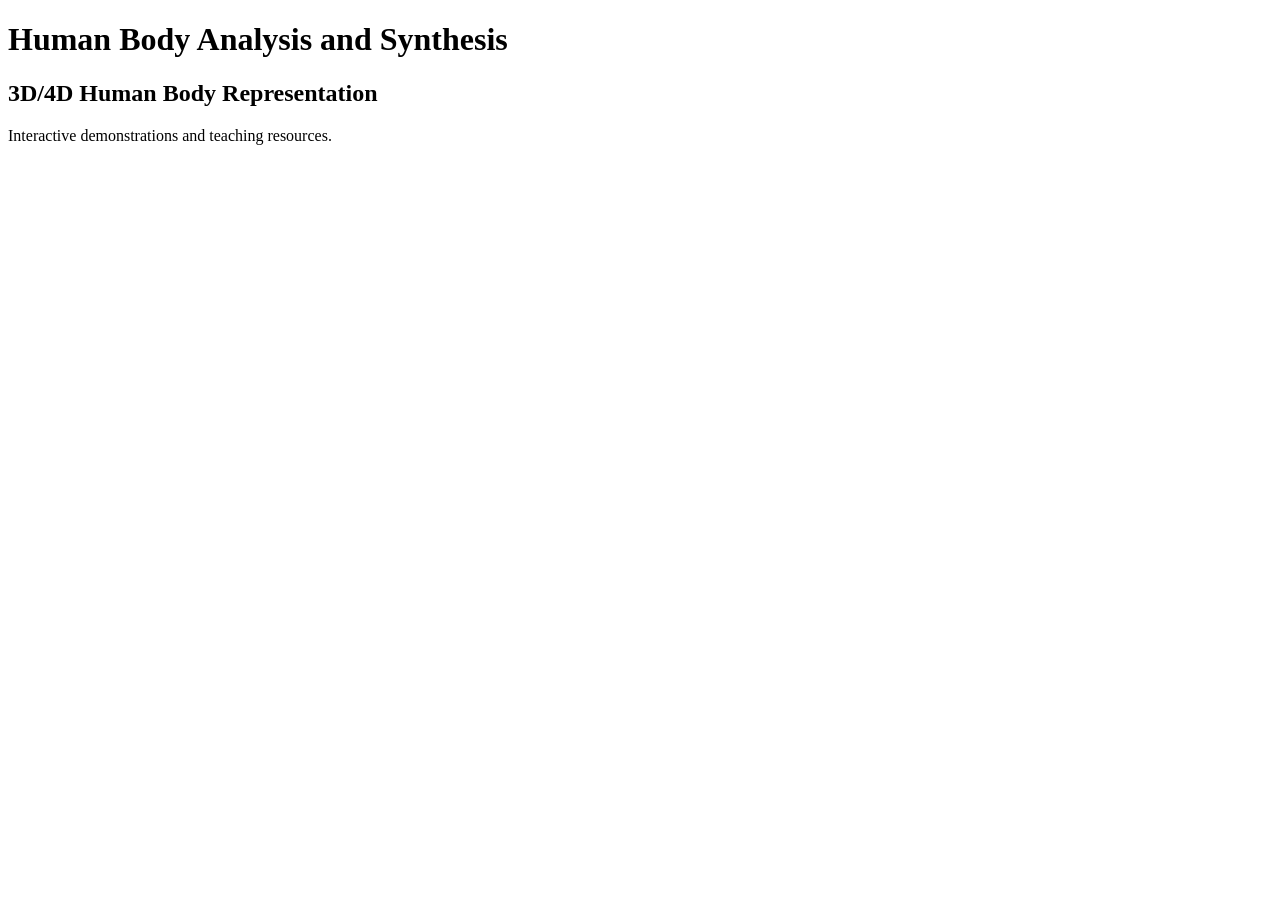
==== docs/index.html @ 7d16aa40 "Add initial HTML structure for index page" ====
<!DOCTYPE html>
<html lang="fr">
<head>
    <meta charset="UTF-8">
    <title>Human Body Analysis and Synthesis</title>
</head>
<body>
    <h1>Human Body Analysis and Synthesis</h1>
    <h2>3D/4D Human Body Representation</h2>
    <p>Interactive demonstrations and teaching resources.</p>
</body>
</html>
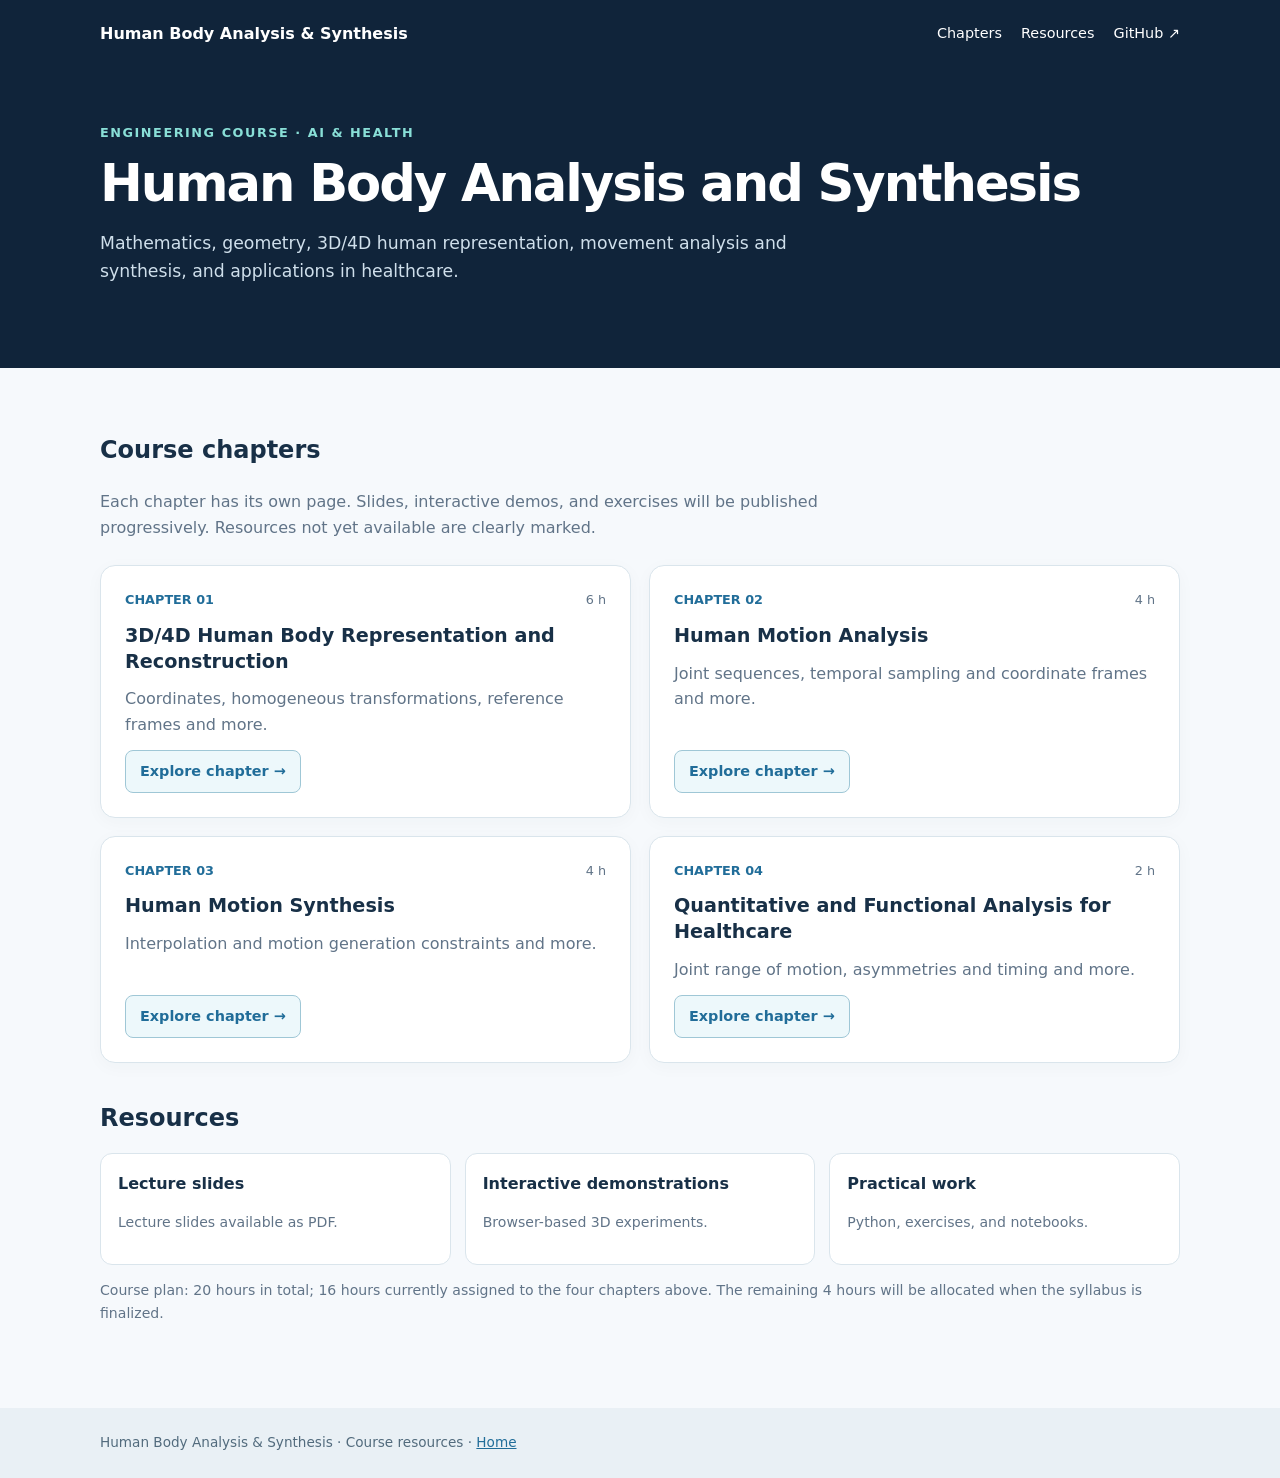
==== commit 7be1003f: "Initialize course website structure" ====
--- a/docs/index.html
+++ b/docs/index.html
@@ -1,13 +1,4 @@
-
-<!DOCTYPE html>
-<html lang="fr">
-<head>
-    <meta charset="UTF-8">
-    <title>Human Body Analysis and Synthesis</title>
-</head>
-<body>
-    <h1>Human Body Analysis and Synthesis</h1>
-    <h2>3D/4D Human Body Representation</h2>
-    <p>Interactive demonstrations and teaching resources.</p>
-</body>
-</html>
+<!doctype html>
+<html lang="en"><head><meta charset="utf-8"><meta name="viewport" content="width=device-width, initial-scale=1"><meta name="description" content="Teaching resources for Human Body Analysis and Synthesis"><title>Human Body Analysis and Synthesis | Human Body Analysis &amp; Synthesis</title><link rel="stylesheet" href="assets/style.css"></head><body>
+<header><div class="wrap"><div class="bar"><a class="brand" href="index.html">Human Body Analysis &amp; Synthesis</a><nav aria-label="Primary navigation"><a href="index.html#chapters">Chapters</a><a href="index.html#resources">Resources</a><a href="https://github.com/mohammeddaoudi/Human-Body-Analysis-Synthesis">GitHub ↗</a></nav></div><section class="hero"><div class="eyebrow">Engineering course · AI &amp; Health</div><h1>Human Body Analysis and Synthesis</h1><p>Mathematics, geometry, 3D/4D human representation, movement analysis and synthesis, and applications in healthcare.</p></section></div></header>
+<main class="main wrap"><section id="chapters"><h2>Course chapters</h2><p class="intro">Each chapter has its own page. Slides, interactive demos, and exercises will be published progressively. Resources not yet available are clearly marked.</p><div class="grid"><article class="card"><div class="meta"><strong>CHAPTER 01</strong><span>6 h</span></div><h2><a href="chapters/representation-3d-4d/">3D/4D Human Body Representation and Reconstruction</a></h2><p>Coordinates, homogeneous transformations, reference frames and more.</p><div><a class="button" href="chapters/representation-3d-4d/">Explore chapter →</a></div></article><article class="card"><div class="meta"><strong>CHAPTER 02</strong><span>4 h</span></div><h2><a href="chapters/analyse-mouvement/">Human Motion Analysis</a></h2><p>Joint sequences, temporal sampling and coordinate frames and more.</p><div><a class="button" href="chapters/analyse-mouvement/">Explore chapter →</a></div></article><article class="card"><div class="meta"><strong>CHAPTER 03</strong><span>4 h</span></div><h2><a href="chapters/synthese-mouvement/">Human Motion Synthesis</a></h2><p>Interpolation and motion generation constraints and more.</p><div><a class="button" href="chapters/synthese-mouvement/">Explore chapter →</a></div></article><article class="card"><div class="meta"><strong>CHAPTER 04</strong><span>2 h</span></div><h2><a href="chapters/applications-sante/">Quantitative and Functional Analysis for Healthcare</a></h2><p>Joint range of motion, asymmetries and timing and more.</p><div><a class="button" href="chapters/applications-sante/">Explore chapter →</a></div></article></div></section><section id="resources"><h2 class="section-title">Resources</h2><div class="resources"><div class="resource"><strong>Lecture slides</strong><p class="small">Lecture slides available as PDF.</p></div><div class="resource"><strong>Interactive demonstrations</strong><p class="small">Browser-based 3D experiments.</p></div><div class="resource"><strong>Practical work</strong><p class="small">Python, exercises, and notebooks.</p></div></div><p class="small">Course plan: 20 hours in total; 16 hours currently assigned to the four chapters above. The remaining 4 hours will be allocated when the syllabus is finalized.</p></section></main><footer class="footer"><div class="wrap">Human Body Analysis &amp; Synthesis · Course resources · <a href="index.html">Home</a></div></footer></body></html>
--- a/docs/assets/style.css
+++ b/docs/assets/style.css
@@ -0,0 +1,3 @@
+
+:root{--ink:#183047;--muted:#617488;--navy:#10243a;--blue:#216d99;--line:#dae5ec;--bg:#f6f9fc;--teal:#008c85}
+*{box-sizing:border-box}html{scroll-behavior:smooth}body{margin:0;background:var(--bg);font-family:system-ui,-apple-system,BlinkMacSystemFont,"Segoe UI",sans-serif;color:var(--ink);line-height:1.6}a{color:var(--blue)}a:hover{text-decoration:underline}.wrap{width:min(1080px,calc(100% - 36px));margin:auto}header{background:var(--navy);color:#fff}.bar{display:flex;align-items:center;justify-content:space-between;gap:14px;padding:21px 0}.bar a{color:#fff;text-decoration:none}.bar nav{display:flex;gap:19px;font-size:.9rem}.brand{font-weight:800}.hero{padding:55px 0 65px}.hero h1{font-size:clamp(2rem,4vw,3.45rem);line-height:1.13;letter-spacing:-.04em;margin:12px 0}.hero p{color:#cfdfeb;max-width:700px;font-size:1.08rem}.eyebrow{color:#89dfd7;font-size:.8rem;letter-spacing:.12em;text-transform:uppercase;font-weight:750}.main{padding:43px 0 70px}.intro{color:var(--muted);max-width:820px}.grid{display:grid;grid-template-columns:repeat(2,minmax(0,1fr));gap:18px;margin-top:25px}.card,.panel{background:#fff;border:1px solid var(--line);border-radius:15px;padding:24px}.card{display:flex;flex-direction:column;gap:12px;box-shadow:0 4px 18px #12304708}.card h2{font-size:1.2rem;line-height:1.35;margin:0}.card h2 a{color:var(--ink);text-decoration:none}.card h2 a:hover{color:var(--blue)}.card p{color:var(--muted);margin:0;flex:1}.meta{display:flex;justify-content:space-between;align-items:center;font-size:.8rem;gap:8px;color:var(--muted)}.meta strong{color:var(--blue)}.button{display:inline-block;border:1px solid #9fc7d6;background:#edf8fb;border-radius:8px;padding:9px 14px;text-decoration:none;font-weight:700;font-size:.9rem}.section-title{margin:36px 0 16px;font-size:1.5rem}.topics{padding-left:22px}.topics li{margin:12px 0}.topics span{display:block;color:var(--muted);font-size:.9rem}.resources{display:grid;grid-template-columns:repeat(3,minmax(0,1fr));gap:14px}.resource{background:#fff;border:1px solid var(--line);border-radius:12px;padding:17px}.resource strong{display:block}.soon{font-size:.85rem;color:#667788;display:inline-block;padding:3px 9px;background:#edf1f5;border-radius:99px;margin-top:8px}.small{color:var(--muted);font-size:.88rem}.footer{padding:24px 0;background:#e9f0f5;color:#526b7d;font-size:.85rem}.footer a{color:var(--blue)}@media(max-width:700px){.grid,.resources{grid-template-columns:1fr}.bar{align-items:flex-start;flex-direction:column}.bar nav{flex-wrap:wrap}.hero{padding:38px 0 50px}}
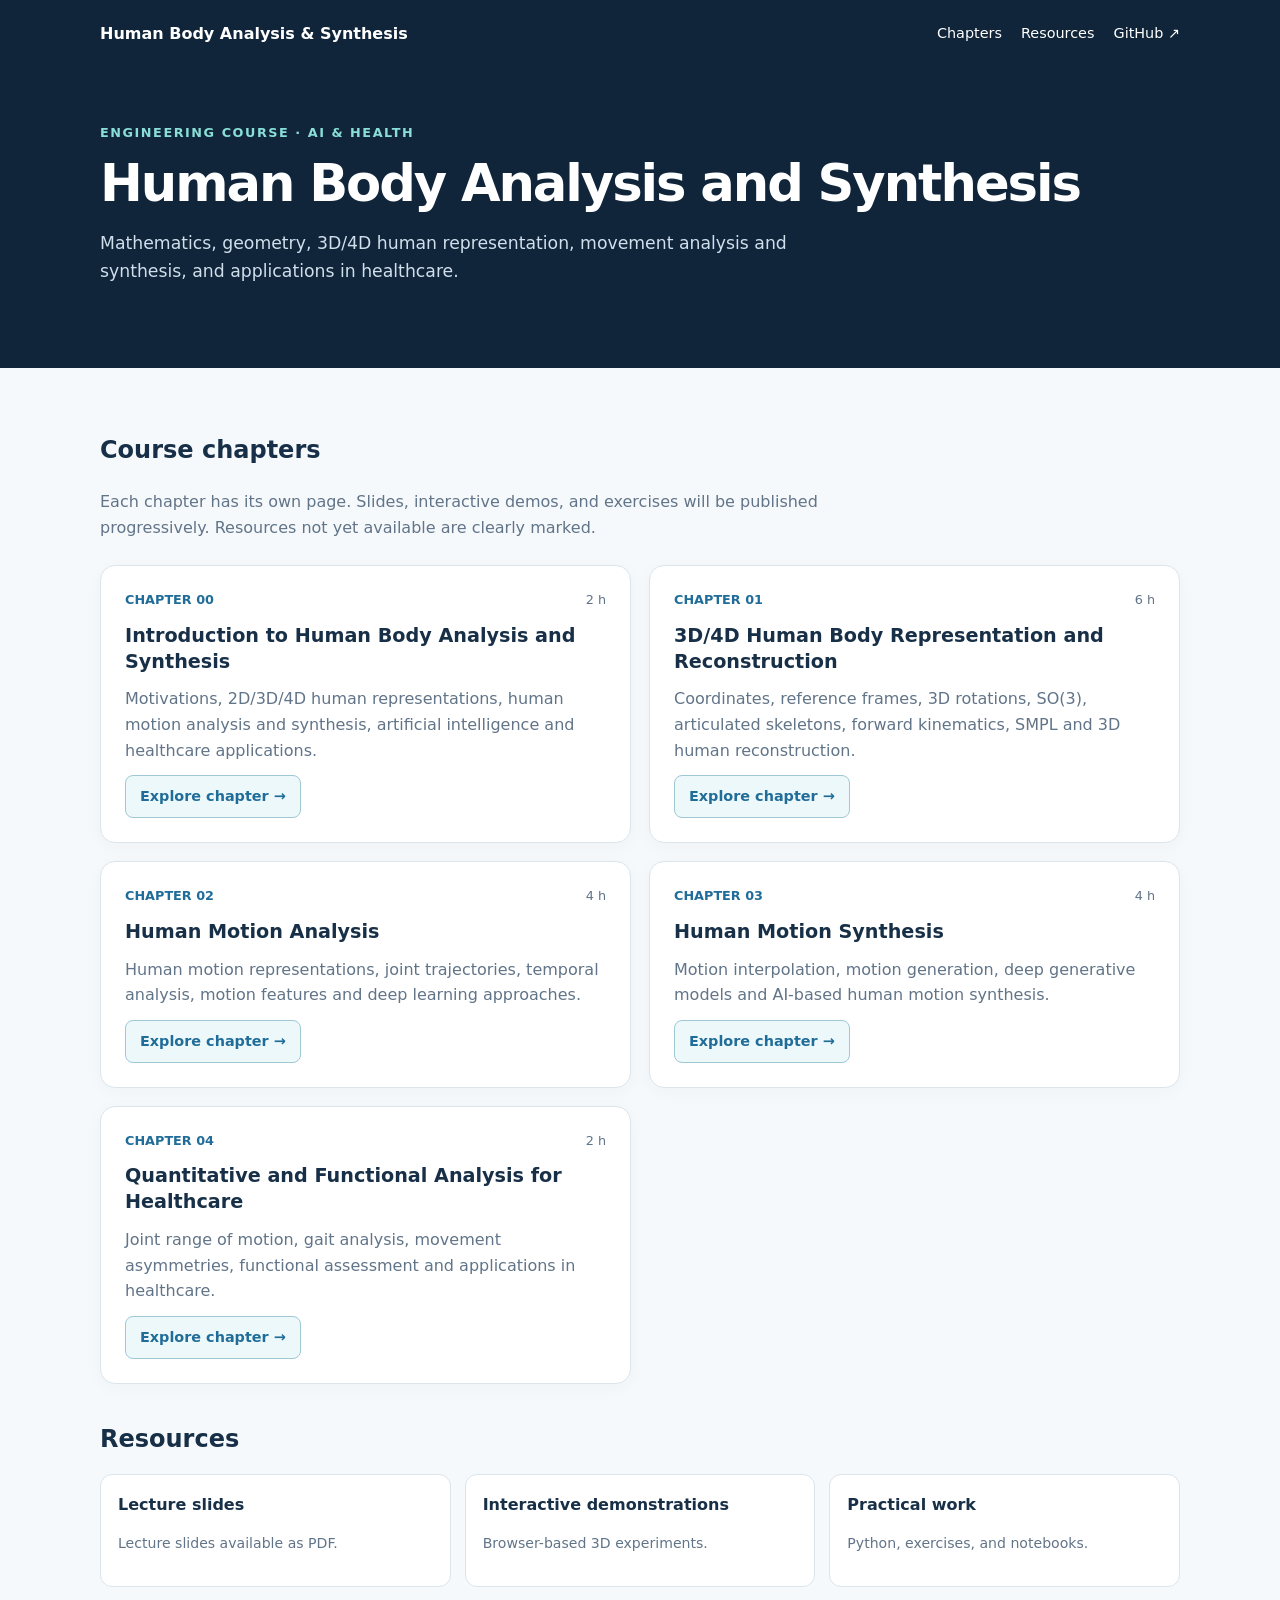
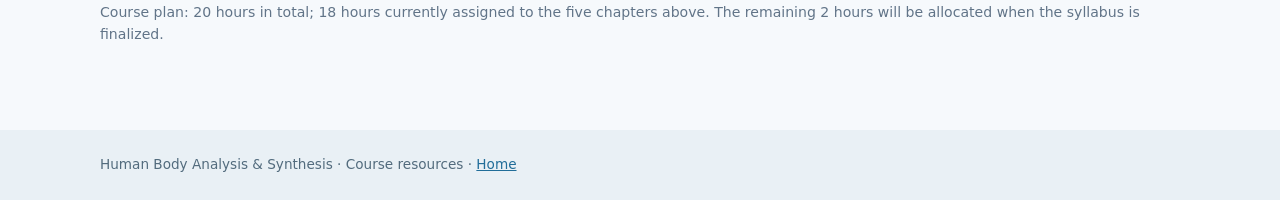
==== commit b240b226: "Add Chapter 0 to homepage Updated the HTML structure and content for the Human Body Analysis and Syn" ====
--- a/docs/index.html
+++ b/docs/index.html
@@ -1,4 +1,238 @@
+
 <!doctype html>
-<html lang="en"><head><meta charset="utf-8"><meta name="viewport" content="width=device-width, initial-scale=1"><meta name="description" content="Teaching resources for Human Body Analysis and Synthesis"><title>Human Body Analysis and Synthesis | Human Body Analysis &amp; Synthesis</title><link rel="stylesheet" href="assets/style.css"></head><body>
-<header><div class="wrap"><div class="bar"><a class="brand" href="index.html">Human Body Analysis &amp; Synthesis</a><nav aria-label="Primary navigation"><a href="index.html#chapters">Chapters</a><a href="index.html#resources">Resources</a><a href="https://github.com/mohammeddaoudi/Human-Body-Analysis-Synthesis">GitHub ↗</a></nav></div><section class="hero"><div class="eyebrow">Engineering course · AI &amp; Health</div><h1>Human Body Analysis and Synthesis</h1><p>Mathematics, geometry, 3D/4D human representation, movement analysis and synthesis, and applications in healthcare.</p></section></div></header>
-<main class="main wrap"><section id="chapters"><h2>Course chapters</h2><p class="intro">Each chapter has its own page. Slides, interactive demos, and exercises will be published progressively. Resources not yet available are clearly marked.</p><div class="grid"><article class="card"><div class="meta"><strong>CHAPTER 01</strong><span>6 h</span></div><h2><a href="chapters/representation-3d-4d/">3D/4D Human Body Representation and Reconstruction</a></h2><p>Coordinates, homogeneous transformations, reference frames and more.</p><div><a class="button" href="chapters/representation-3d-4d/">Explore chapter →</a></div></article><article class="card"><div class="meta"><strong>CHAPTER 02</strong><span>4 h</span></div><h2><a href="chapters/analyse-mouvement/">Human Motion Analysis</a></h2><p>Joint sequences, temporal sampling and coordinate frames and more.</p><div><a class="button" href="chapters/analyse-mouvement/">Explore chapter →</a></div></article><article class="card"><div class="meta"><strong>CHAPTER 03</strong><span>4 h</span></div><h2><a href="chapters/synthese-mouvement/">Human Motion Synthesis</a></h2><p>Interpolation and motion generation constraints and more.</p><div><a class="button" href="chapters/synthese-mouvement/">Explore chapter →</a></div></article><article class="card"><div class="meta"><strong>CHAPTER 04</strong><span>2 h</span></div><h2><a href="chapters/applications-sante/">Quantitative and Functional Analysis for Healthcare</a></h2><p>Joint range of motion, asymmetries and timing and more.</p><div><a class="button" href="chapters/applications-sante/">Explore chapter →</a></div></article></div></section><section id="resources"><h2 class="section-title">Resources</h2><div class="resources"><div class="resource"><strong>Lecture slides</strong><p class="small">Lecture slides available as PDF.</p></div><div class="resource"><strong>Interactive demonstrations</strong><p class="small">Browser-based 3D experiments.</p></div><div class="resource"><strong>Practical work</strong><p class="small">Python, exercises, and notebooks.</p></div></div><p class="small">Course plan: 20 hours in total; 16 hours currently assigned to the four chapters above. The remaining 4 hours will be allocated when the syllabus is finalized.</p></section></main><footer class="footer"><div class="wrap">Human Body Analysis &amp; Synthesis · Course resources · <a href="index.html">Home</a></div></footer></body></html>+<html lang="en">
+<head>
+  <meta charset="utf-8">
+  <meta name="viewport" content="width=device-width, initial-scale=1">
+  <meta name="description" content="Teaching resources for Human Body Analysis and Synthesis">
+  <title>Human Body Analysis and Synthesis</title>
+  <link rel="stylesheet" href="assets/style.css">
+</head>
+
+<body>
+
+<header>
+  <div class="wrap">
+    <div class="bar">
+      <a class="brand" href="index.html">
+        Human Body Analysis &amp; Synthesis
+      </a>
+
+      <nav aria-label="Primary navigation">
+        <a href="index.html#chapters">Chapters</a>
+        <a href="index.html#resources">Resources</a>
+        <a href="https://github.com/mohammeddaoudi/Human-Body-Analysis-Synthesis">
+          GitHub ↗
+        </a>
+      </nav>
+    </div>
+
+    <section class="hero">
+      <div class="eyebrow">
+        Engineering course · AI &amp; Health
+      </div>
+
+      <h1>Human Body Analysis and Synthesis</h1>
+
+      <p>
+        Mathematics, geometry, 3D/4D human representation,
+        movement analysis and synthesis, and applications
+        in healthcare.
+      </p>
+    </section>
+  </div>
+</header>
+
+<main class="main wrap">
+
+  <section id="chapters">
+    <h2>Course chapters</h2>
+
+    <p class="intro">
+      Each chapter has its own page. Slides, interactive
+      demos, and exercises will be published progressively.
+      Resources not yet available are clearly marked.
+    </p>
+
+    <div class="grid">
+
+      <!-- CHAPTER 00 -->
+      <article class="card">
+        <div class="meta">
+          <strong>CHAPTER 00</strong>
+          <span>2 h</span>
+        </div>
+
+        <h2>
+          <a href="chapters/introduction/">
+            Introduction to Human Body Analysis and Synthesis
+          </a>
+        </h2>
+
+        <p>
+          Motivations, 2D/3D/4D human representations,
+          human motion analysis and synthesis, artificial
+          intelligence and healthcare applications.
+        </p>
+
+        <div>
+          <a class="button" href="chapters/introduction/">
+            Explore chapter →
+          </a>
+        </div>
+      </article>
+
+      <!-- CHAPTER 01 -->
+      <article class="card">
+        <div class="meta">
+          <strong>CHAPTER 01</strong>
+          <span>6 h</span>
+        </div>
+
+        <h2>
+          <a href="chapters/representation-3d-4d/">
+            3D/4D Human Body Representation and Reconstruction
+          </a>
+        </h2>
+
+        <p>
+          Coordinates, reference frames, 3D rotations,
+          SO(3), articulated skeletons, forward kinematics,
+          SMPL and 3D human reconstruction.
+        </p>
+
+        <div>
+          <a class="button" href="chapters/representation-3d-4d/">
+            Explore chapter →
+          </a>
+        </div>
+      </article>
+
+      <!-- CHAPTER 02 -->
+      <article class="card">
+        <div class="meta">
+          <strong>CHAPTER 02</strong>
+          <span>4 h</span>
+        </div>
+
+        <h2>
+          <a href="chapters/analyse-mouvement/">
+            Human Motion Analysis
+          </a>
+        </h2>
+
+        <p>
+          Human motion representations, joint trajectories,
+          temporal analysis, motion features and
+          deep learning approaches.
+        </p>
+
+        <div>
+          <a class="button" href="chapters/analyse-mouvement/">
+            Explore chapter →
+          </a>
+        </div>
+      </article>
+
+      <!-- CHAPTER 03 -->
+      <article class="card">
+        <div class="meta">
+          <strong>CHAPTER 03</strong>
+          <span>4 h</span>
+        </div>
+
+        <h2>
+          <a href="chapters/synthese-mouvement/">
+            Human Motion Synthesis
+          </a>
+        </h2>
+
+        <p>
+          Motion interpolation, motion generation,
+          deep generative models and
+          AI-based human motion synthesis.
+        </p>
+
+        <div>
+          <a class="button" href="chapters/synthese-mouvement/">
+            Explore chapter →
+          </a>
+        </div>
+      </article>
+
+      <!-- CHAPTER 04 -->
+      <article class="card">
+        <div class="meta">
+          <strong>CHAPTER 04</strong>
+          <span>2 h</span>
+        </div>
+
+        <h2>
+          <a href="chapters/applications-sante/">
+            Quantitative and Functional Analysis for Healthcare
+          </a>
+        </h2>
+
+        <p>
+          Joint range of motion, gait analysis,
+          movement asymmetries, functional assessment
+          and applications in healthcare.
+        </p>
+
+        <div>
+          <a class="button" href="chapters/applications-sante/">
+            Explore chapter →
+          </a>
+        </div>
+      </article>
+
+    </div>
+  </section>
+
+  <section id="resources">
+    <h2 class="section-title">Resources</h2>
+
+    <div class="resources">
+
+      <div class="resource">
+        <strong>Lecture slides</strong>
+        <p class="small">
+          Lecture slides available as PDF.
+        </p>
+      </div>
+
+      <div class="resource">
+        <strong>Interactive demonstrations</strong>
+        <p class="small">
+          Browser-based 3D experiments.
+        </p>
+      </div>
+
+      <div class="resource">
+        <strong>Practical work</strong>
+        <p class="small">
+          Python, exercises, and notebooks.
+        </p>
+      </div>
+
+    </div>
+
+    <p class="small">
+      Course plan: 20 hours in total;
+      18 hours currently assigned to the five chapters above.
+      The remaining 2 hours will be allocated when
+      the syllabus is finalized.
+    </p>
+  </section>
+
+</main>
+
+<footer class="footer">
+  <div class="wrap">
+    Human Body Analysis &amp; Synthesis · Course resources ·
+    <a href="index.html">Home</a>
+  </div>
+</footer>
+
+</body>
+</html>
